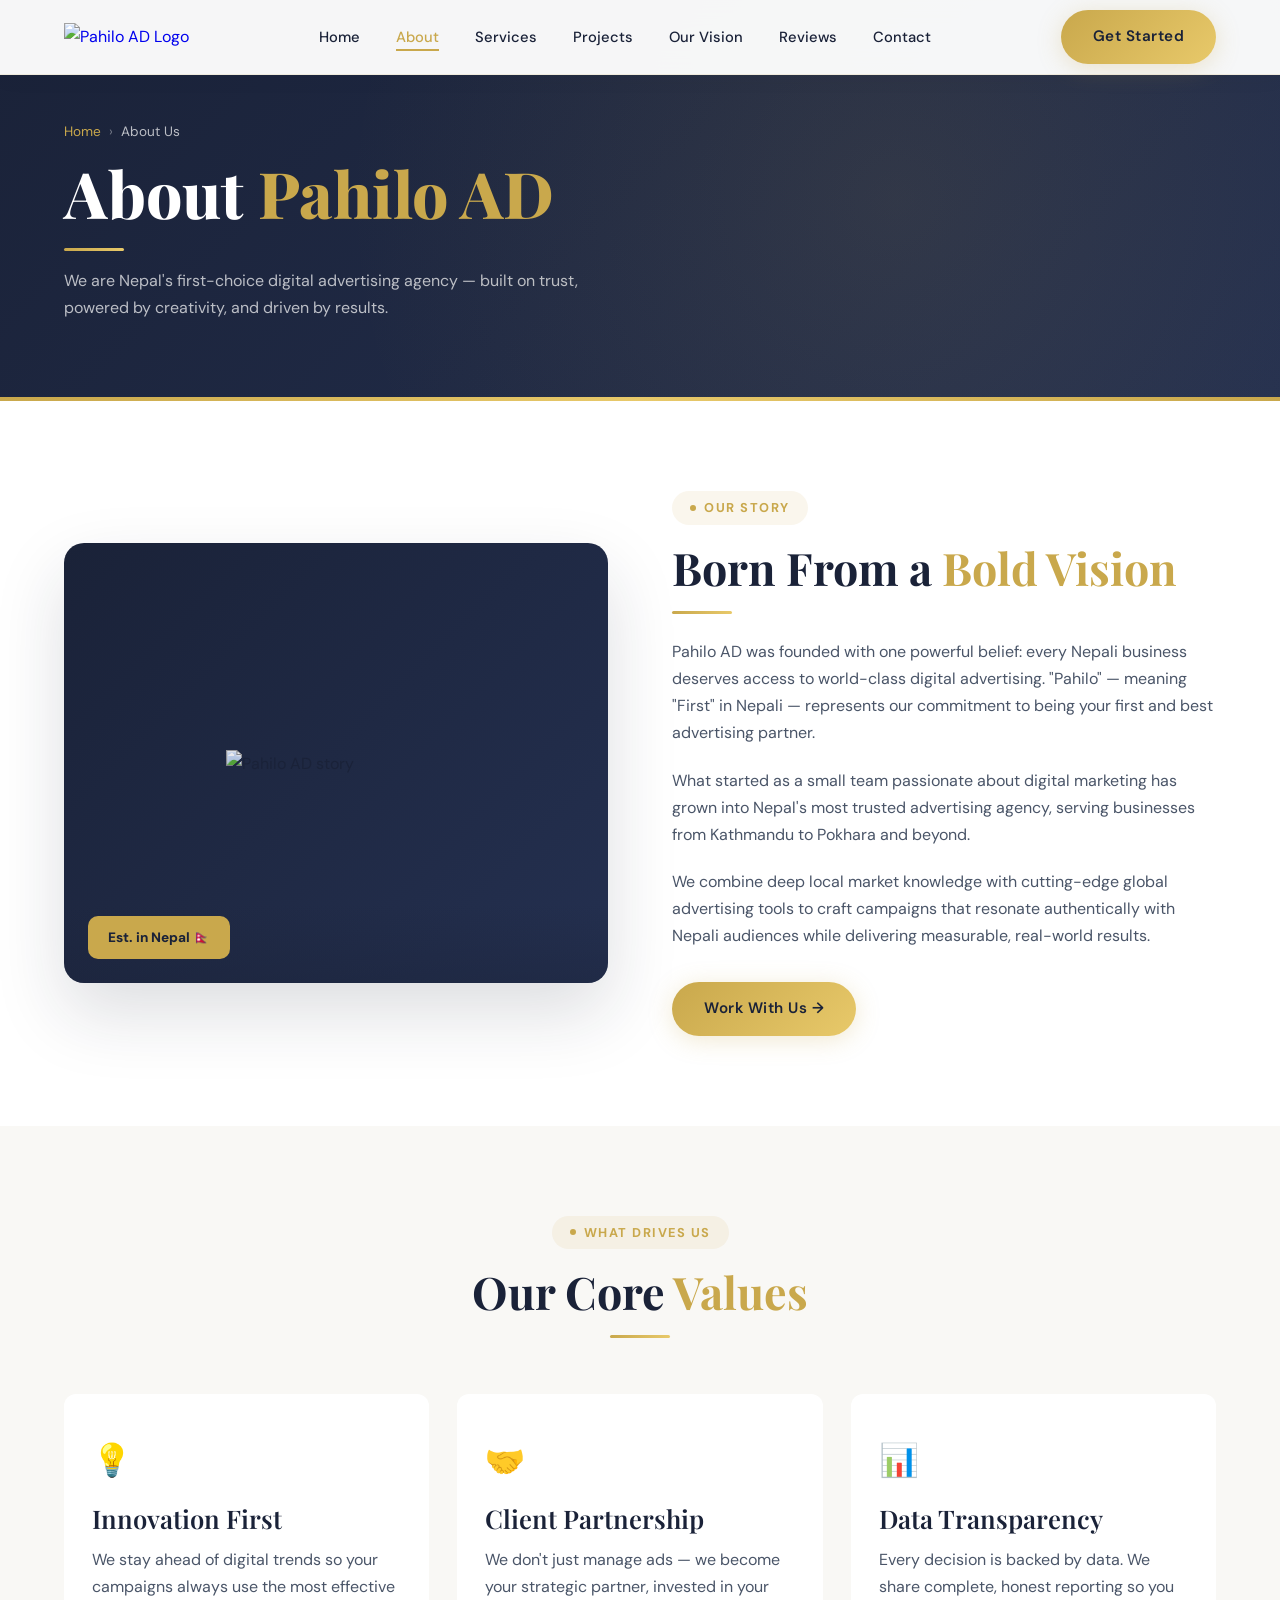
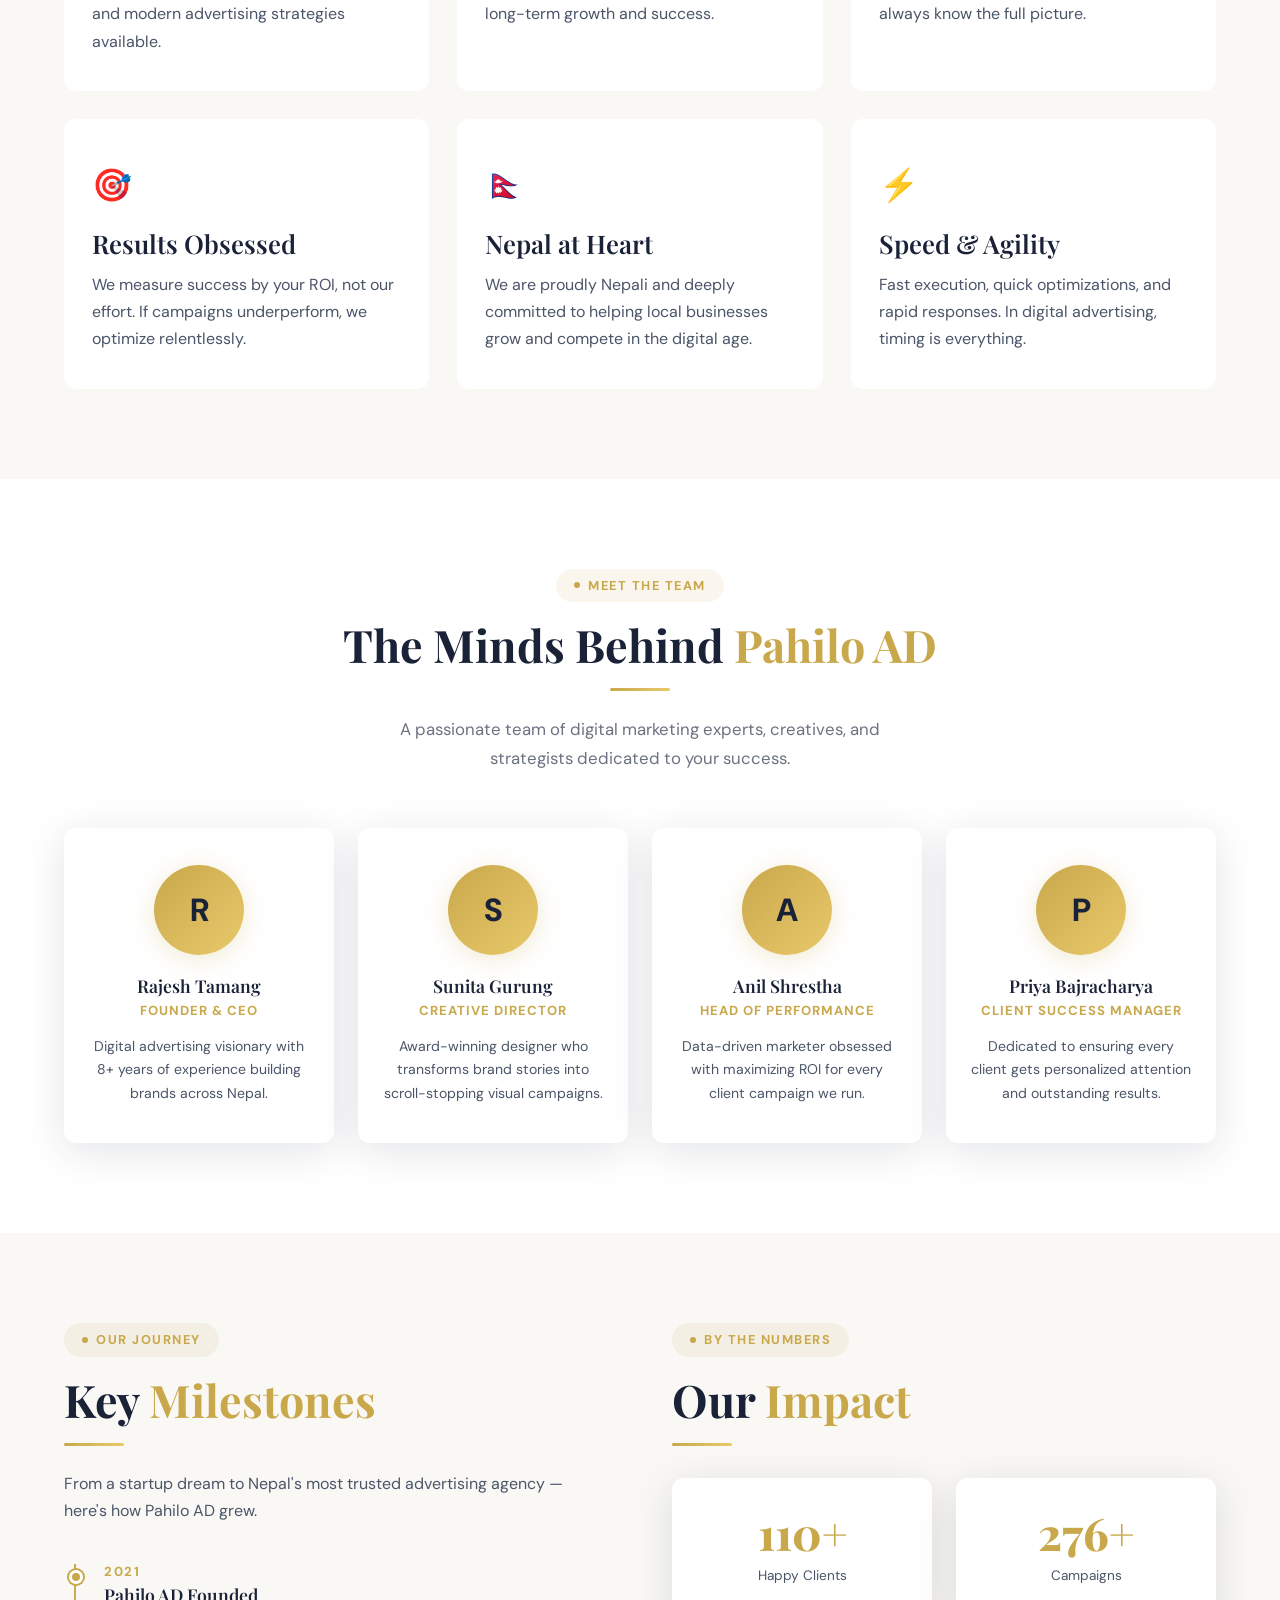
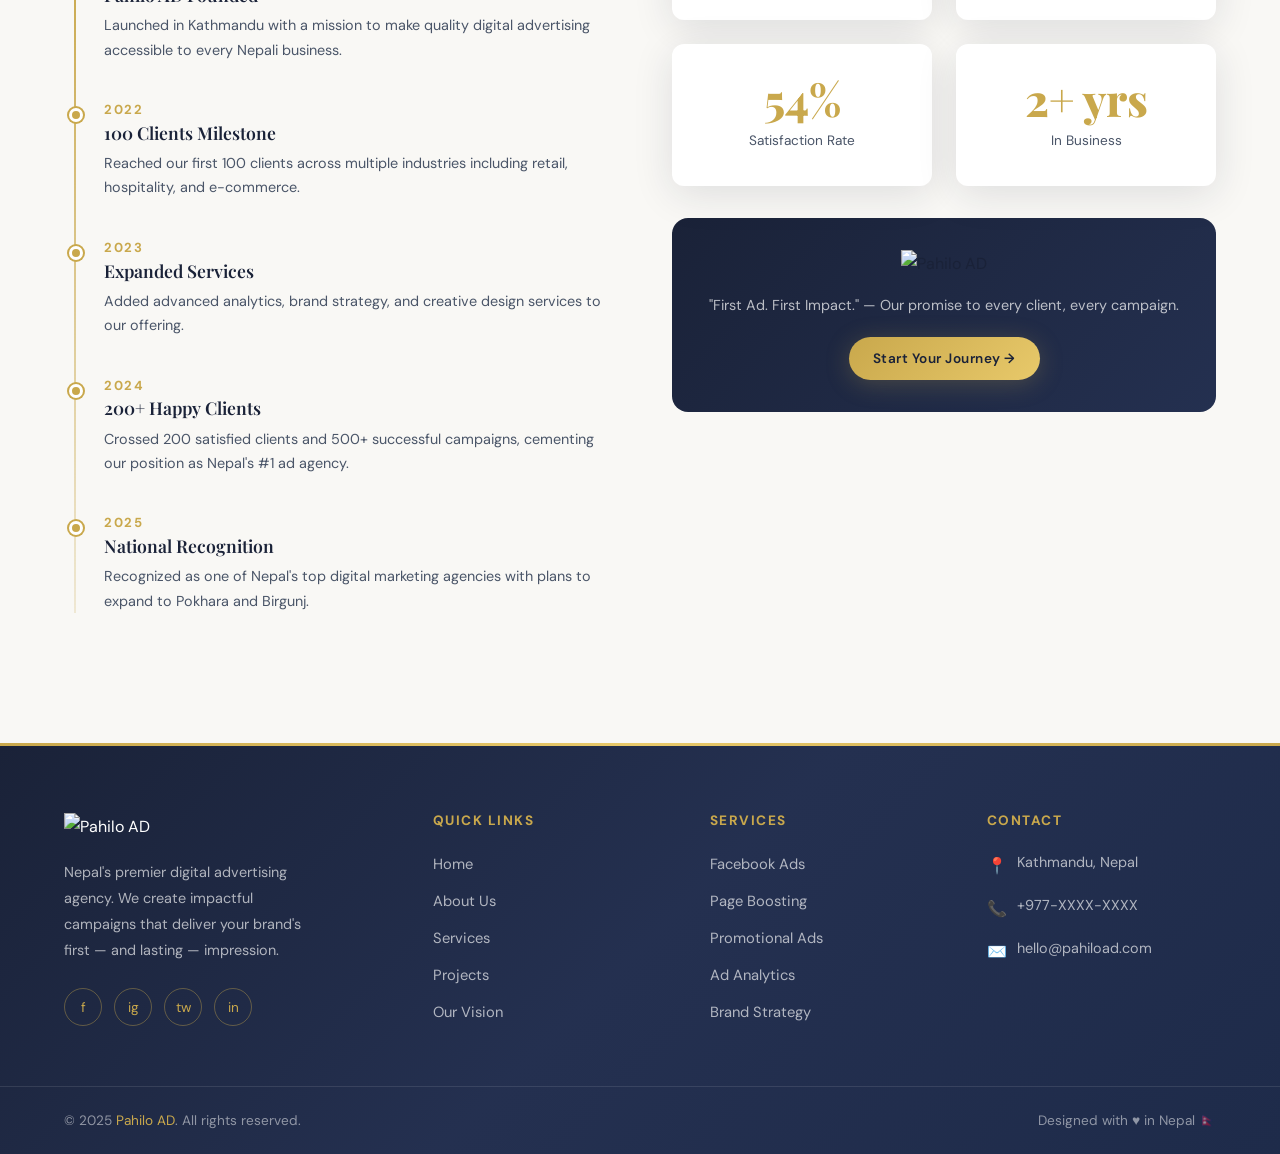
==== about.html @ dae0df45 "Add files via upload" ====
<!DOCTYPE html>
<html lang="en">
<head>
  <meta charset="UTF-8" />
  <meta name="viewport" content="width=device-width, initial-scale=1.0" />
  <title>About Pahilo AD — Nepal's Premier Digital Advertising Agency</title>
  <meta name="description" content="Learn about Pahilo AD — our story, our mission, our team, and why we're Nepal's most trusted digital advertising agency. First Ad. First Impact." />
  <meta name="keywords" content="about Pahilo AD, Nepal advertising agency team, digital marketing Nepal story" />
  <link rel="canonical" href="https://www.pahiload.com/pages/about.html" />
  <meta property="og:title" content="About Pahilo AD | Nepal's Digital Ad Agency" />
  <meta property="og:description" content="Our story, mission and team behind Nepal's #1 digital advertising agency." />
  <meta property="og:image" content="../Logo/logo.png" />
  <link rel="stylesheet" href="../style.css" />
  <style>
    .about-story { background: var(--white); }
    .story-grid { display: grid; grid-template-columns: 1fr 1fr; gap: 64px; align-items: center; }
    .story-img {
      border-radius: 20px; overflow: hidden; position: relative;
      background: linear-gradient(135deg, var(--navy), var(--navy-light));
      min-height: 440px; display: flex; align-items: center; justify-content: center;
      box-shadow: 0 30px 70px rgba(26,34,56,0.15);
    }
    .story-img img { width: 220px; opacity: 0.9; }
    .story-img::after {
      content: ''; position: absolute; bottom: -1px; left: 0; right: 0; height: 80px;
      background: linear-gradient(to top, rgba(26,34,56,0.4), transparent);
    }
    .story-badge {
      position: absolute; bottom: 24px; left: 24px; z-index: 2;
      background: var(--gold); color: var(--navy); padding: 10px 20px;
      border-radius: 10px; font-weight: 800; font-size: 0.85rem;
    }

    .values { background: var(--off-white); }
    .value-card {
      background: var(--white); border-radius: var(--radius); padding: 36px 28px;
      transition: var(--transition); border-top: 3px solid transparent;
    }
    .value-card:hover { border-top-color: var(--gold); transform: translateY(-4px); box-shadow: var(--shadow); }
    .value-icon { font-size: 2rem; margin-bottom: 16px; }
    .value-card h3 { color: var(--navy); margin-bottom: 12px; }

    .team { background: var(--white); }
    .team-card {
      text-align: center; background: var(--white); border-radius: var(--radius);
      padding: 36px 24px; box-shadow: var(--shadow);
      transition: var(--transition); border: 1px solid transparent;
    }
    .team-card:hover { border-color: rgba(201,168,76,0.3); transform: translateY(-6px); }
    .team-avatar {
      width: 90px; height: 90px; border-radius: 50%; margin: 0 auto 20px;
      background: linear-gradient(135deg, var(--gold), var(--gold-light));
      display: flex; align-items: center; justify-content: center;
      font-size: 2rem; color: var(--navy); font-weight: 800;
      box-shadow: var(--shadow-gold);
    }
    .team-card h3 { color: var(--navy); margin-bottom: 4px; font-size: 1.1rem; }
    .team-card .role { color: var(--gold); font-size: 0.82rem; font-weight: 700; text-transform: uppercase; letter-spacing: 1px; margin-bottom: 12px; }
    .team-card p { font-size: 0.88rem; }

    .milestones { background: var(--off-white); }
    .timeline { position: relative; padding-left: 40px; }
    .timeline::before {
      content: ''; position: absolute; left: 10px; top: 0; bottom: 0;
      width: 2px; background: linear-gradient(to bottom, var(--gold), rgba(201,168,76,0.2));
    }
    .timeline-item { position: relative; margin-bottom: 40px; }
    .timeline-dot {
      position: absolute; left: -35px; top: 6px;
      width: 14px; height: 14px; border-radius: 50%;
      background: var(--gold); border: 3px solid var(--white);
      box-shadow: 0 0 0 2px var(--gold);
    }
    .timeline-item h4 { color: var(--gold); font-family: 'DM Sans', sans-serif; font-size: 0.82rem; letter-spacing: 1.5px; text-transform: uppercase; margin-bottom: 4px; }
    .timeline-item h3 { color: var(--navy); margin-bottom: 8px; font-size: 1.1rem; }
    .timeline-item p { font-size: 0.9rem; }

    @media (max-width: 768px) {
      .story-grid { grid-template-columns: 1fr; }
    }
  </style>
</head>
<body>

<!-- NAVBAR -->
<nav class="navbar" role="navigation" aria-label="Main navigation">
  <a href="../index.html" class="nav-logo"><img src="../Logo/logo.png" alt="Pahilo AD Logo" /></a>
  <ul class="nav-links">
    <li><a href="../index.html">Home</a></li>
    <li><a href="about.html" class="active">About</a></li>
    <li><a href="services.html">Services</a></li>
    <li><a href="projects.html">Projects</a></li>
    <li><a href="vision.html">Our Vision</a></li>
    <li><a href="reviews.html">Reviews</a></li>
    <li><a href="contact.html">Contact</a></li>
  </ul>
  <div class="nav-cta"><a href="contact.html" class="btn btn-gold">Get Started</a></div>
  <button class="hamburger" aria-label="Toggle menu"><span></span><span></span><span></span></button>
</nav>
<div class="mobile-menu">
  <ul>
    <li><a href="../index.html">Home</a></li>
    <li><a href="about.html">About</a></li>
    <li><a href="services.html">Services</a></li>
    <li><a href="projects.html">Projects</a></li>
    <li><a href="vision.html">Our Vision</a></li>
    <li><a href="reviews.html">Reviews</a></li>
    <li><a href="contact.html">Contact</a></li>
  </ul>
  <a href="contact.html" class="btn btn-gold">Get Started →</a>
</div>

<!-- PAGE HERO -->
<div class="page-hero">
  <div class="page-hero-bg"></div>
  <div>
    <div class="breadcrumb">
      <a href="../index.html">Home</a>
      <span>›</span>
      <span class="current">About Us</span>
    </div>
    <h1>About <span class="gold">Pahilo AD</span></h1>
    <div class="gold-divider"></div>
    <p>We are Nepal's first-choice digital advertising agency — built on trust, powered by creativity, and driven by results.</p>
  </div>
</div>

<!-- OUR STORY -->
<section class="about-story">
  <div class="story-grid">
    <div class="animate">
      <div class="story-img">
        <img src="../Logo/logo.png" alt="Pahilo AD story" />
        <div class="story-badge">Est. in Nepal 🇳🇵</div>
      </div>
    </div>
    <div class="animate animate-delay-1">
      <div class="section-tag">Our Story</div>
      <h2 class="section-title">Born From a <span class="gold">Bold Vision</span></h2>
      <div class="gold-divider"></div>
      <p style="margin-bottom:20px;">Pahilo AD was founded with one powerful belief: every Nepali business deserves access to world-class digital advertising. "Pahilo" — meaning "First" in Nepali — represents our commitment to being your first and best advertising partner.</p>
      <p style="margin-bottom:20px;">What started as a small team passionate about digital marketing has grown into Nepal's most trusted advertising agency, serving businesses from Kathmandu to Pokhara and beyond.</p>
      <p style="margin-bottom:32px;">We combine deep local market knowledge with cutting-edge global advertising tools to craft campaigns that resonate authentically with Nepali audiences while delivering measurable, real-world results.</p>
      <a href="contact.html" class="btn btn-gold">Work With Us →</a>
    </div>
  </div>
</section>

<!-- VALUES -->
<section class="values">
  <div class="section-header center">
    <div class="section-tag">What Drives Us</div>
    <h2 class="section-title">Our Core <span class="gold">Values</span></h2>
    <div class="gold-divider center"></div>
  </div>
  <div class="grid-3">
    <div class="value-card animate">
      <div class="value-icon">💡</div>
      <h3>Innovation First</h3>
      <p>We stay ahead of digital trends so your campaigns always use the most effective and modern advertising strategies available.</p>
    </div>
    <div class="value-card animate animate-delay-1">
      <div class="value-icon">🤝</div>
      <h3>Client Partnership</h3>
      <p>We don't just manage ads — we become your strategic partner, invested in your long-term growth and success.</p>
    </div>
    <div class="value-card animate animate-delay-2">
      <div class="value-icon">📊</div>
      <h3>Data Transparency</h3>
      <p>Every decision is backed by data. We share complete, honest reporting so you always know the full picture.</p>
    </div>
    <div class="value-card animate animate-delay-3">
      <div class="value-icon">🎯</div>
      <h3>Results Obsessed</h3>
      <p>We measure success by your ROI, not our effort. If campaigns underperform, we optimize relentlessly.</p>
    </div>
    <div class="value-card animate animate-delay-1">
      <div class="value-icon">🇳🇵</div>
      <h3>Nepal at Heart</h3>
      <p>We are proudly Nepali and deeply committed to helping local businesses grow and compete in the digital age.</p>
    </div>
    <div class="value-card animate animate-delay-2">
      <div class="value-icon">⚡</div>
      <h3>Speed & Agility</h3>
      <p>Fast execution, quick optimizations, and rapid responses. In digital advertising, timing is everything.</p>
    </div>
  </div>
</section>

<!-- TEAM -->
<section class="team">
  <div class="section-header center">
    <div class="section-tag">Meet The Team</div>
    <h2 class="section-title">The Minds Behind <span class="gold">Pahilo AD</span></h2>
    <div class="gold-divider center"></div>
    <p class="section-subtitle">A passionate team of digital marketing experts, creatives, and strategists dedicated to your success.</p>
  </div>
  <div class="grid-4">
    <div class="team-card animate">
      <div class="team-avatar">R</div>
      <h3>Rajesh Tamang</h3>
      <div class="role">Founder & CEO</div>
      <p>Digital advertising visionary with 8+ years of experience building brands across Nepal.</p>
    </div>
    <div class="team-card animate animate-delay-1">
      <div class="team-avatar">S</div>
      <h3>Sunita Gurung</h3>
      <div class="role">Creative Director</div>
      <p>Award-winning designer who transforms brand stories into scroll-stopping visual campaigns.</p>
    </div>
    <div class="team-card animate animate-delay-2">
      <div class="team-avatar">A</div>
      <h3>Anil Shrestha</h3>
      <div class="role">Head of Performance</div>
      <p>Data-driven marketer obsessed with maximizing ROI for every client campaign we run.</p>
    </div>
    <div class="team-card animate animate-delay-3">
      <div class="team-avatar">P</div>
      <h3>Priya Bajracharya</h3>
      <div class="role">Client Success Manager</div>
      <p>Dedicated to ensuring every client gets personalized attention and outstanding results.</p>
    </div>
  </div>
</section>

<!-- MILESTONES -->
<section class="milestones">
  <div style="display:grid; grid-template-columns:1fr 1fr; gap:64px; align-items:start;">
    <div class="animate">
      <div class="section-tag">Our Journey</div>
      <h2 class="section-title">Key <span class="gold">Milestones</span></h2>
      <div class="gold-divider"></div>
      <p style="margin-bottom:40px;">From a startup dream to Nepal's most trusted advertising agency — here's how Pahilo AD grew.</p>
      <div class="timeline">
        <div class="timeline-item">
          <div class="timeline-dot"></div>
          <h4>2021</h4>
          <h3>Pahilo AD Founded</h3>
          <p>Launched in Kathmandu with a mission to make quality digital advertising accessible to every Nepali business.</p>
        </div>
        <div class="timeline-item">
          <div class="timeline-dot"></div>
          <h4>2022</h4>
          <h3>100 Clients Milestone</h3>
          <p>Reached our first 100 clients across multiple industries including retail, hospitality, and e-commerce.</p>
        </div>
        <div class="timeline-item">
          <div class="timeline-dot"></div>
          <h4>2023</h4>
          <h3>Expanded Services</h3>
          <p>Added advanced analytics, brand strategy, and creative design services to our offering.</p>
        </div>
        <div class="timeline-item">
          <div class="timeline-dot"></div>
          <h4>2024</h4>
          <h3>200+ Happy Clients</h3>
          <p>Crossed 200 satisfied clients and 500+ successful campaigns, cementing our position as Nepal's #1 ad agency.</p>
        </div>
        <div class="timeline-item">
          <div class="timeline-dot"></div>
          <h4>2025</h4>
          <h3>National Recognition</h3>
          <p>Recognized as one of Nepal's top digital marketing agencies with plans to expand to Pokhara and Birgunj.</p>
        </div>
      </div>
    </div>
    <div class="animate animate-delay-1">
      <div class="section-tag">By The Numbers</div>
      <h2 class="section-title">Our <span class="gold">Impact</span></h2>
      <div class="gold-divider"></div>
      <div style="display:grid; grid-template-columns:1fr 1fr; gap:24px; margin-top:32px;">
        <div class="card" style="text-align:center;">
          <div class="stat-number" data-target="200" data-suffix="+">200+</div>
          <p style="font-size:0.85rem; margin-top:8px;">Happy Clients</p>
        </div>
        <div class="card" style="text-align:center;">
          <div class="stat-number" data-target="500" data-suffix="+">500+</div>
          <p style="font-size:0.85rem; margin-top:8px;">Campaigns</p>
        </div>
        <div class="card" style="text-align:center;">
          <div class="stat-number" data-target="98" data-suffix="%">98%</div>
          <p style="font-size:0.85rem; margin-top:8px;">Satisfaction Rate</p>
        </div>
        <div class="card" style="text-align:center;">
          <div class="stat-number" data-target="4" data-suffix="+ yrs">4+ yrs</div>
          <p style="font-size:0.85rem; margin-top:8px;">In Business</p>
        </div>
      </div>
      <div style="margin-top:32px; padding:32px; background:linear-gradient(135deg, var(--navy), var(--navy-light)); border-radius:16px; text-align:center;">
        <img src="../Logo/logo.png" alt="Pahilo AD" style="width:140px; margin-bottom:16px;" />
        <p style="color:rgba(255,255,255,0.7); font-size:0.9rem; margin-bottom:20px;">"First Ad. First Impact." — Our promise to every client, every campaign.</p>
        <a href="contact.html" class="btn btn-gold" style="font-size:0.85rem; padding:10px 24px;">Start Your Journey →</a>
      </div>
    </div>
  </div>
</section>

<!-- FOOTER -->
<footer role="contentinfo">
  <div class="footer-top">
    <div class="footer-brand">
      <img src="../Logo/logo.png" alt="Pahilo AD" />
      <p>Nepal's premier digital advertising agency. We create impactful campaigns that deliver your brand's first — and lasting — impression.</p>
      <div class="footer-social">
        <a href="#" aria-label="Facebook">f</a>
        <a href="#" aria-label="Instagram">ig</a>
        <a href="#" aria-label="Twitter">tw</a>
        <a href="#" aria-label="LinkedIn">in</a>
      </div>
    </div>
    <div class="footer-col">
      <h4>Quick Links</h4>
      <ul>
        <li><a href="../index.html">Home</a></li>
        <li><a href="about.html">About Us</a></li>
        <li><a href="services.html">Services</a></li>
        <li><a href="projects.html">Projects</a></li>
        <li><a href="vision.html">Our Vision</a></li>
      </ul>
    </div>
    <div class="footer-col">
      <h4>Services</h4>
      <ul>
        <li><a href="services.html">Facebook Ads</a></li>
        <li><a href="services.html">Page Boosting</a></li>
        <li><a href="services.html">Promotional Ads</a></li>
        <li><a href="services.html">Ad Analytics</a></li>
        <li><a href="services.html">Brand Strategy</a></li>
      </ul>
    </div>
    <div class="footer-col">
      <h4>Contact</h4>
      <div class="footer-contact-item"><span class="icon">📍</span><span>Kathmandu, Nepal</span></div>
      <div class="footer-contact-item"><span class="icon">📞</span><span>+977-XXXX-XXXX</span></div>
      <div class="footer-contact-item"><span class="icon">✉️</span><span>hello@pahiload.com</span></div>
    </div>
  </div>
  <div class="footer-bottom">
    <span>© 2025 <a href="../index.html">Pahilo AD</a>. All rights reserved.</span>
    <span>Designed with ♥ in Nepal 🇳🇵</span>
  </div>
</footer>
<button class="scroll-top" aria-label="Scroll to top">↑</button>
<script src="../main.js"></script>
</body>
</html>
---- style.css ----
/* ============================================
   PAHILO AD — Global Styles
   Theme: White + Navy (#1A2238) + Gold (#C9A84C)
   "First Ad. First Impact."
   ============================================ */

@import url('https://fonts.googleapis.com/css2?family=Playfair+Display:wght@600;700;800&family=DM+Sans:wght@300;400;500;600;700&display=swap');

:root {
  --gold: #C9A84C;
  --gold-light: #E8C96A;
  --gold-dark: #A07830;
  --navy: #1A2238;
  --navy-light: #243050;
  --navy-mid: #2E3D5F;
  --white: #ffffff;
  --off-white: #F9F8F5;
  --gray-light: #F2F0EA;
  --gray: #8A8A8A;
  --text: #1A2238;
  --shadow: 0 8px 40px rgba(26,34,56,0.12);
  --shadow-gold: 0 4px 24px rgba(201,168,76,0.25);
  --radius: 12px;
  --transition: all 0.35s cubic-bezier(0.4,0,0.2,1);
}

*, *::before, *::after { box-sizing: border-box; margin: 0; padding: 0; }

html { scroll-behavior: smooth; font-size: 16px; }

body {
  font-family: 'DM Sans', sans-serif;
  background: var(--white);
  color: var(--text);
  overflow-x: hidden;
  line-height: 1.7;
}

/* ── TYPOGRAPHY ── */
h1,h2,h3,h4,h5 { font-family: 'Playfair Display', serif; line-height: 1.2; }
h1 { font-size: clamp(2.4rem, 5vw, 4rem); font-weight: 800; }
h2 { font-size: clamp(1.8rem, 3.5vw, 2.8rem); font-weight: 700; }
h3 { font-size: clamp(1.2rem, 2vw, 1.6rem); font-weight: 600; }
p  { font-size: 1rem; color: #4A5568; }

.gold { color: var(--gold); }
.navy { color: var(--navy); }

/* ── BUTTONS ── */
.btn {
  display: inline-flex; align-items: center; gap: 8px;
  padding: 14px 32px; border-radius: 50px; font-family: 'DM Sans', sans-serif;
  font-weight: 600; font-size: 0.95rem; cursor: pointer;
  text-decoration: none; border: none; transition: var(--transition);
  letter-spacing: 0.5px;
}
.btn-gold {
  background: linear-gradient(135deg, var(--gold), var(--gold-light));
  color: var(--navy); box-shadow: var(--shadow-gold);
}
.btn-gold:hover { transform: translateY(-2px); box-shadow: 0 8px 30px rgba(201,168,76,0.4); }
.btn-navy {
  background: var(--navy); color: var(--white);
}
.btn-navy:hover { background: var(--navy-light); transform: translateY(-2px); }
.btn-outline {
  background: transparent; color: var(--gold);
  border: 2px solid var(--gold);
}
.btn-outline:hover { background: var(--gold); color: var(--navy); }

/* ── NAVBAR ── */
.navbar {
  position: fixed; top: 0; left: 0; right: 0; z-index: 1000;
  background: rgba(255,255,255,0.96); backdrop-filter: blur(12px);
  border-bottom: 1px solid rgba(201,168,76,0.15);
  padding: 0 5%;
  display: flex; align-items: center; justify-content: space-between;
  height: 75px;
  transition: var(--transition);
  box-shadow: 0 2px 20px rgba(26,34,56,0.06);
}
.navbar.scrolled { box-shadow: 0 4px 30px rgba(26,34,56,0.12); }

.nav-logo { display: flex; align-items: center; gap: 10px; text-decoration: none; }
.nav-logo img { max-height: 80px; width: auto; }

.nav-links { display: flex; align-items: center; gap: 36px; list-style: none; }
.nav-links a {
  text-decoration: none; color: var(--navy); font-weight: 500;
  font-size: 0.92rem; position: relative; padding-bottom: 4px;
  transition: var(--transition);
}
.nav-links a::after {
  content: ''; position: absolute; bottom: 0; left: 0;
  width: 0; height: 2px; background: var(--gold);
  transition: var(--transition);
}
.nav-links a:hover::after, .nav-links a.active::after { width: 100%; }
.nav-links a:hover, .nav-links a.active { color: var(--gold); }

.nav-cta { display: flex; align-items: center; gap: 12px; }

.hamburger {
  display: none; flex-direction: column; gap: 5px;
  cursor: pointer; padding: 4px;
}
.hamburger span {
  width: 26px; height: 2px; background: var(--navy);
  transition: var(--transition); border-radius: 2px;
}
.hamburger.open span:nth-child(1) { transform: rotate(45deg) translate(5px,5px); }
.hamburger.open span:nth-child(2) { opacity: 0; }
.hamburger.open span:nth-child(3) { transform: rotate(-45deg) translate(5px,-5px); }

/* ── MOBILE NAV ── */
.mobile-menu {
  display: none; position: fixed; top: 75px; left: 0; right: 0;
  background: var(--white); z-index: 999; padding: 24px 5% 32px;
  box-shadow: 0 8px 30px rgba(26,34,56,0.1);
  border-top: 2px solid var(--gold);
  transform: translateY(-10px); opacity: 0;
  transition: var(--transition);
}
.mobile-menu.open { display: block; transform: translateY(0); opacity: 1; }
.mobile-menu ul { list-style: none; }
.mobile-menu ul li { border-bottom: 1px solid var(--gray-light); }
.mobile-menu ul li a {
  display: block; padding: 14px 0; color: var(--navy);
  text-decoration: none; font-weight: 500; font-size: 1rem;
  transition: var(--transition);
}
.mobile-menu ul li a:hover { color: var(--gold); padding-left: 8px; }
.mobile-menu .btn { margin-top: 20px; width: 100%; justify-content: center; }

/* ── SECTION COMMON ── */
section { padding: 90px 5%; }
.section-tag {
  display: inline-flex; align-items: center; gap: 8px;
  background: rgba(201,168,76,0.1); color: var(--gold);
  padding: 6px 18px; border-radius: 50px; font-size: 0.8rem;
  font-weight: 700; letter-spacing: 1.5px; text-transform: uppercase;
  margin-bottom: 16px;
}
.section-tag::before { content: ''; width: 6px; height: 6px; background: var(--gold); border-radius: 50%; }
.section-title { margin-bottom: 16px; }
.section-subtitle { color: #6B7280; font-size: 1.05rem; max-width: 560px; }
.section-header { margin-bottom: 56px; }
.section-header.center { text-align: center; }
.section-header.center .section-subtitle { margin: 0 auto; }

/* ── DIVIDER ── */
.gold-divider {
  width: 60px; height: 3px;
  background: linear-gradient(90deg, var(--gold), var(--gold-light));
  border-radius: 2px; margin: 16px 0 24px;
}
.gold-divider.center { margin: 16px auto 24px; }

/* ── CARD ── */
.card {
  background: var(--white); border-radius: var(--radius);
  box-shadow: var(--shadow); padding: 32px;
  transition: var(--transition); border: 1px solid transparent;
}
.card:hover { transform: translateY(-6px); border-color: rgba(201,168,76,0.3); box-shadow: 0 20px 50px rgba(26,34,56,0.15); }

/* ── GRID ── */
.grid-3 { display: grid; grid-template-columns: repeat(3,1fr); gap: 28px; }
.grid-2 { display: grid; grid-template-columns: repeat(2,1fr); gap: 32px; }
.grid-4 { display: grid; grid-template-columns: repeat(4,1fr); gap: 24px; }

/* ── FOOTER ── */
footer {
  background: linear-gradient(135deg, var(--navy) 0%, var(--navy-light) 50%, #1E2B4A 100%);
  color: var(--white);
  position: relative; overflow: hidden;
}
footer::before {
  content: ''; position: absolute; top: 0; left: 0; right: 0;
  height: 3px; background: linear-gradient(90deg, var(--gold), var(--gold-light), var(--gold));
}
.footer-top { padding: 70px 5% 50px; display: grid; grid-template-columns: 1.4fr 1fr 1fr 1fr; gap: 48px; }
.footer-brand img { height: 52px; margin-bottom: 20px; }
.footer-brand p { color: rgba(255,255,255,0.65); font-size: 0.9rem; line-height: 1.8; max-width: 260px; }
.footer-social { display: flex; gap: 12px; margin-top: 24px; }
.footer-social a {
  width: 38px; height: 38px; border-radius: 50%;
  border: 1px solid rgba(201,168,76,0.4);
  display: flex; align-items: center; justify-content: center;
  color: var(--gold); text-decoration: none; font-size: 0.85rem;
  transition: var(--transition);
}
.footer-social a:hover { background: var(--gold); color: var(--navy); }
.footer-col h4 {
  font-family: 'DM Sans', sans-serif; font-weight: 700;
  color: var(--gold); margin-bottom: 20px; font-size: 0.85rem;
  letter-spacing: 1.5px; text-transform: uppercase;
}
.footer-col ul { list-style: none; }
.footer-col ul li { margin-bottom: 10px; }
.footer-col ul li a {
  color: rgba(255,255,255,0.65); text-decoration: none;
  font-size: 0.92rem; transition: var(--transition);
}
.footer-col ul li a:hover { color: var(--gold); padding-left: 6px; }
.footer-contact-item { display: flex; gap: 10px; margin-bottom: 14px; color: rgba(255,255,255,0.65); font-size: 0.9rem; }
.footer-contact-item .icon { color: var(--gold); font-size: 1rem; margin-top: 2px; }
.footer-bottom {
  border-top: 1px solid rgba(255,255,255,0.1);
  padding: 22px 5%; display: flex;
  justify-content: space-between; align-items: center;
  font-size: 0.85rem; color: rgba(255,255,255,0.5);
}
.footer-bottom a { color: var(--gold); text-decoration: none; }

/* ── ANIMATIONS ── */
@keyframes fadeUp {
  from { opacity: 0; transform: translateY(30px); }
  to   { opacity: 1; transform: translateY(0); }
}
@keyframes fadeIn {
  from { opacity: 0; } to { opacity: 1; }
}
@keyframes slideRight {
  from { opacity: 0; transform: translateX(-30px); }
  to   { opacity: 1; transform: translateX(0); }
}
@keyframes goldPulse {
  0%,100% { box-shadow: 0 0 0 0 rgba(201,168,76,0.4); }
  50%      { box-shadow: 0 0 0 12px rgba(201,168,76,0); }
}
@keyframes float {
  0%,100% { transform: translateY(0); }
  50%      { transform: translateY(-10px); }
}
@keyframes shimmer {
  0%   { background-position: -200% center; }
  100% { background-position: 200% center; }
}

.animate { opacity: 0; }
.animate.visible { animation: fadeUp 0.7s ease forwards; }
.animate-delay-1.visible { animation-delay: 0.1s; }
.animate-delay-2.visible { animation-delay: 0.2s; }
.animate-delay-3.visible { animation-delay: 0.3s; }
.animate-delay-4.visible { animation-delay: 0.4s; }

/* ── SCROLL TO TOP ── */
.scroll-top {
  position: fixed; bottom: 30px; right: 30px; z-index: 999;
  width: 46px; height: 46px; border-radius: 50%;
  background: linear-gradient(135deg, var(--gold), var(--gold-light));
  color: var(--navy); border: none; cursor: pointer;
  display: flex; align-items: center; justify-content: center;
  font-size: 1.2rem; box-shadow: var(--shadow-gold);
  opacity: 0; transform: translateY(20px);
  transition: var(--transition);
}
.scroll-top.visible { opacity: 1; transform: translateY(0); }
.scroll-top:hover { transform: translateY(-4px) scale(1.05); }

/* ── PAGE HERO (inner pages) ── */
.page-hero {
  min-height: 340px; background: linear-gradient(135deg, var(--navy) 0%, var(--navy-light) 100%);
  display: flex; align-items: center; padding: 120px 5% 80px;
  position: relative; overflow: hidden;
}
.page-hero::after {
  content: ''; position: absolute; bottom: 0; left: 0; right: 0;
  height: 4px; background: linear-gradient(90deg, var(--gold), var(--gold-light), var(--gold));
}
.page-hero-bg {
  position: absolute; inset: 0;
  background: radial-gradient(circle at 70% 50%, rgba(201,168,76,0.1) 0%, transparent 60%);
}
.page-hero h1 { color: var(--white); }
.page-hero .gold-divider { margin: 16px 0 16px; }
.page-hero p { color: rgba(255,255,255,0.7); max-width: 560px; }
.breadcrumb { display: flex; gap: 8px; align-items: center; margin-bottom: 12px; font-size: 0.85rem; }
.breadcrumb a { color: var(--gold); text-decoration: none; }
.breadcrumb span { color: rgba(255,255,255,0.4); }
.breadcrumb .current { color: rgba(255,255,255,0.7); }

/* ── FORM ── */
.form-group { margin-bottom: 20px; }
.form-group label { display: block; font-weight: 600; margin-bottom: 7px; font-size: 0.88rem; color: var(--navy); }
.form-group input, .form-group textarea, .form-group select {
  width: 100%; padding: 14px 18px;
  border: 1.5px solid #E5E0D5; border-radius: 8px;
  font-family: 'DM Sans', sans-serif; font-size: 0.95rem;
  background: var(--white); color: var(--text);
  transition: var(--transition); outline: none;
}
.form-group input:focus, .form-group textarea:focus, .form-group select:focus {
  border-color: var(--gold); box-shadow: 0 0 0 3px rgba(201,168,76,0.15);
}
.form-group textarea { resize: vertical; min-height: 130px; }

/* ── STAT COUNTER ── */
.stat-number {
  font-family: 'Playfair Display', serif; font-size: 2.8rem;
  font-weight: 800; color: var(--gold); line-height: 1;
}

/* ── RESPONSIVE ── */
@media (max-width: 1024px) {
  .grid-3 { grid-template-columns: repeat(2,1fr); }
  .grid-4 { grid-template-columns: repeat(2,1fr); }
  .footer-top { grid-template-columns: 1fr 1fr; gap: 32px; }
}
@media (max-width: 768px) {
  section { padding: 64px 5%; }
  .nav-links, .nav-cta { display: none; }
  .hamburger { display: flex; }
  .grid-3, .grid-2, .grid-4 { grid-template-columns: 1fr; }
  .footer-top { grid-template-columns: 1fr; }
  .footer-bottom { flex-direction: column; gap: 8px; text-align: center; }
  h1 { font-size: 2.2rem; }
  h2 { font-size: 1.8rem; }
}
@media (max-width: 480px) {
  section { padding: 50px 4%; }
  .btn { padding: 12px 24px; font-size: 0.88rem; }
}
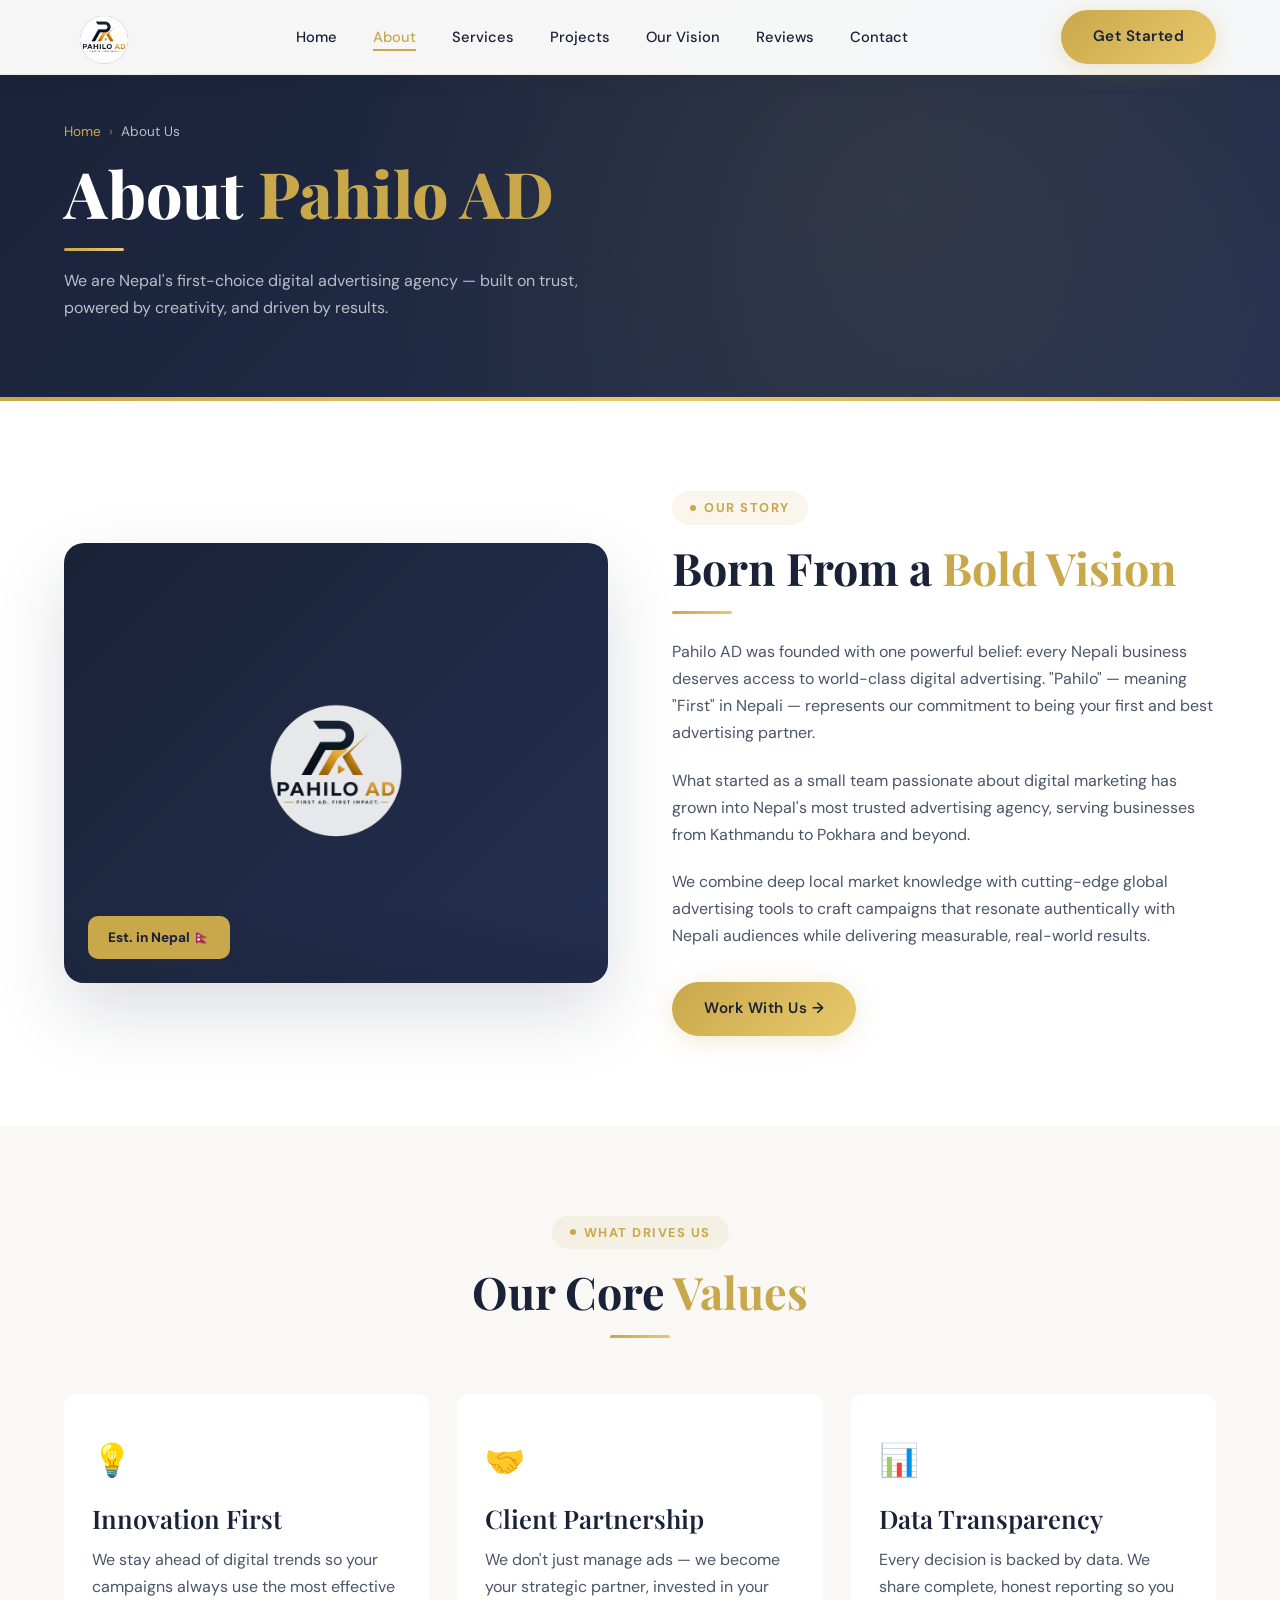
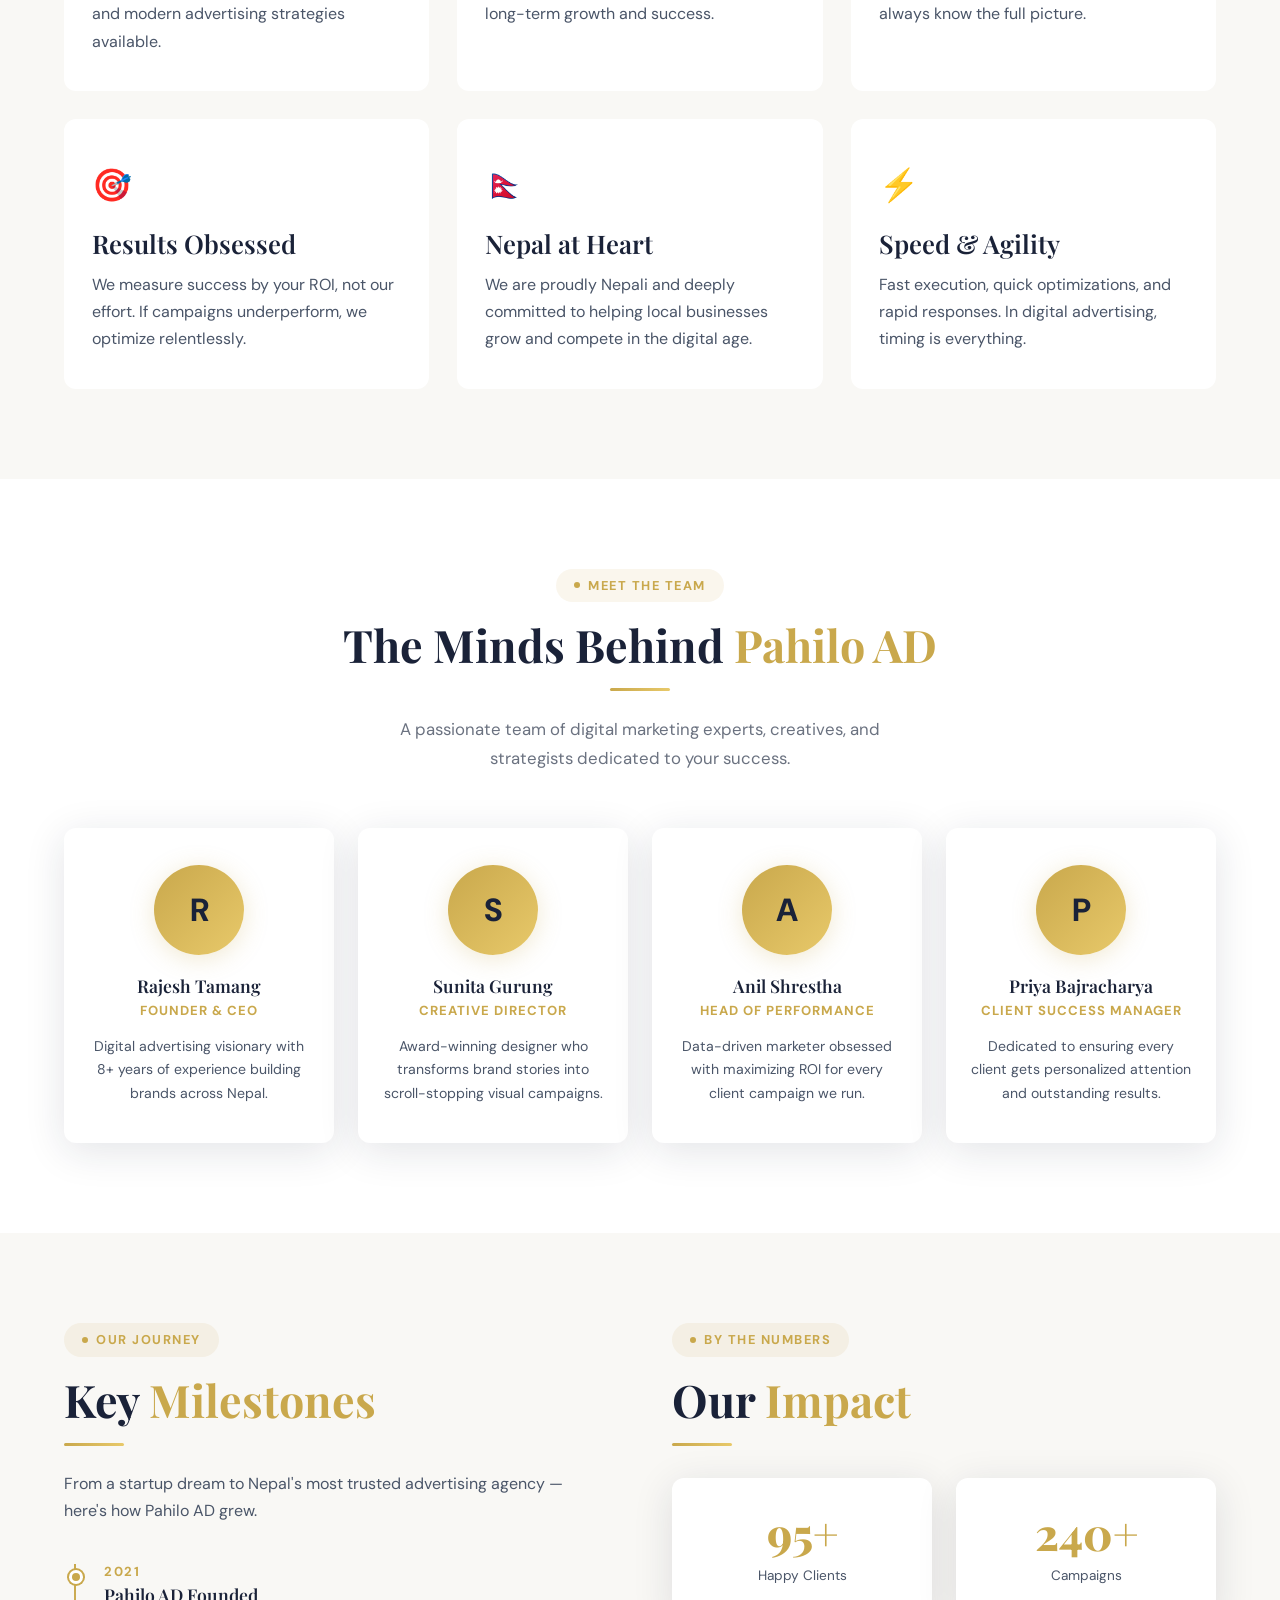
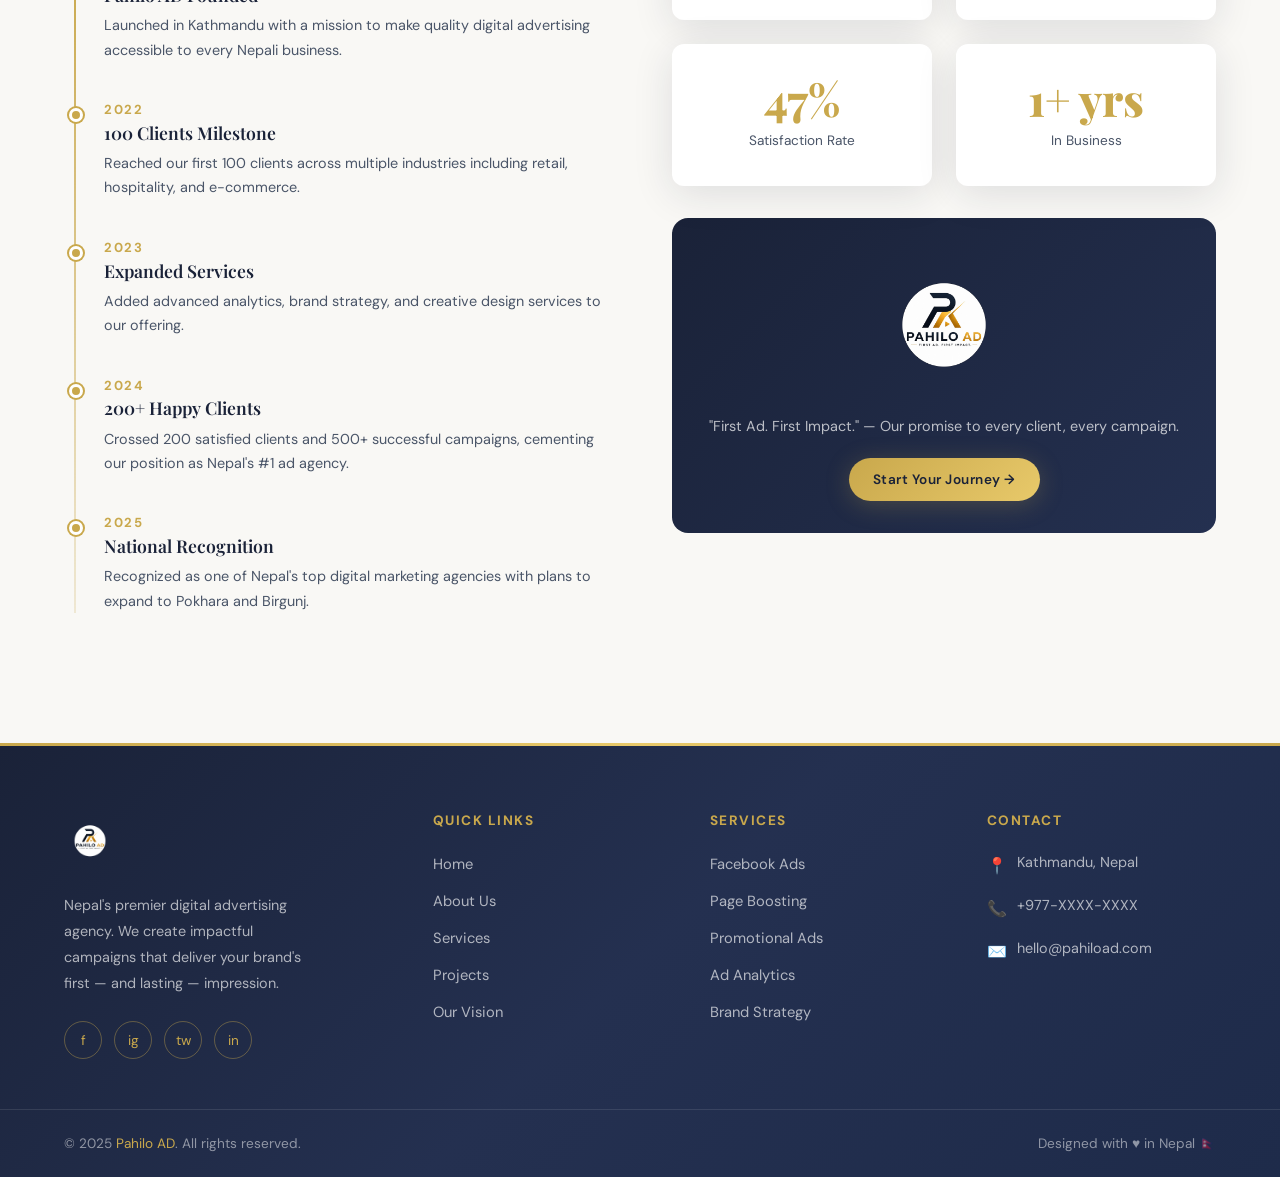
==== commit fb968f56: "Update about.html" ====
--- a/about.html
+++ b/about.html
@@ -77,6 +77,11 @@
 
     @media (max-width: 768px) {
       .story-grid { grid-template-columns: 1fr; }
+    }
+  
+    @media (max-width: 480px) {
+      .story-img { min-height: 200px; }
+      .team-avatar { width: 70px; height: 70px; }
     }
   </style>
 </head>
